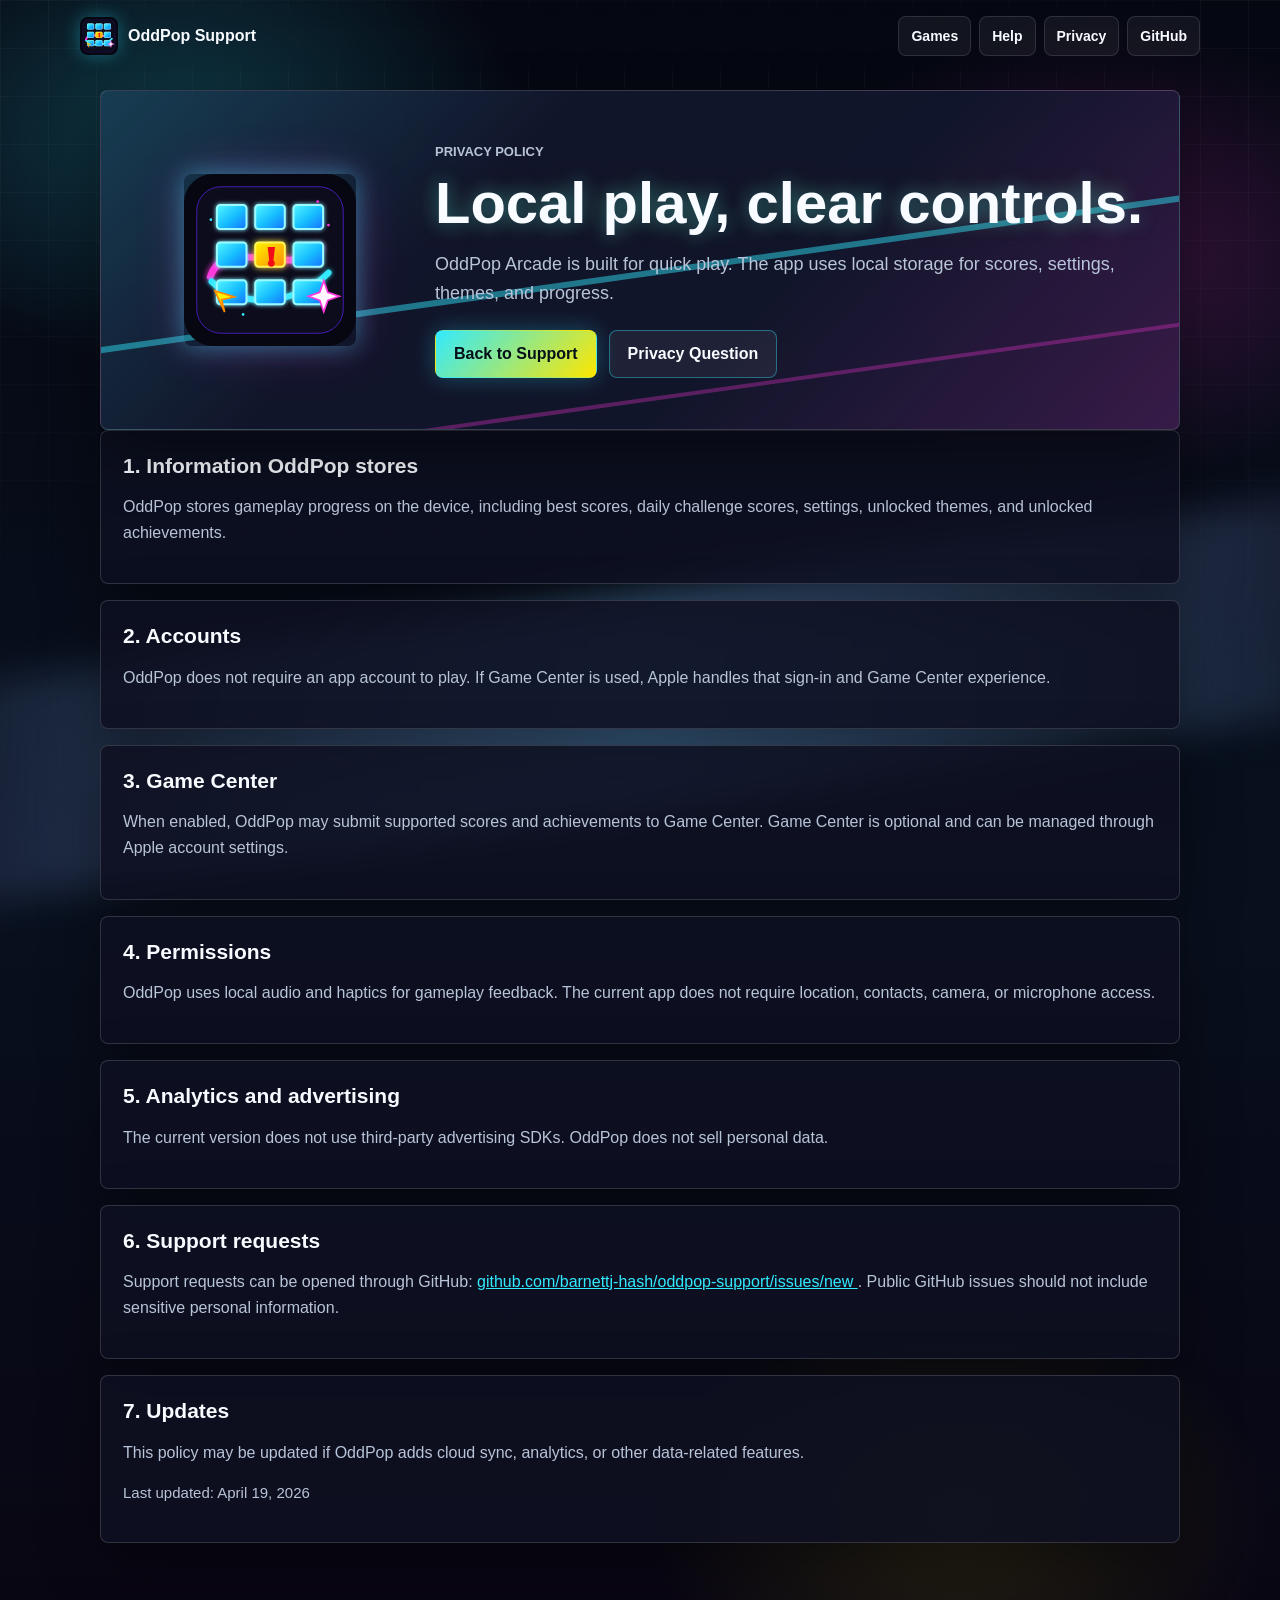
==== privacy.html @ fb1cc3dd "Publish OddPop support site" ====
<!doctype html>
<html lang="en">
  <head>
    <meta charset="utf-8" />
    <meta name="viewport" content="width=device-width, initial-scale=1" />
    <title>OddPop Privacy Policy</title>
    <meta
      name="description"
      content="Privacy policy for OddPop Arcade, a local-first neon mobile game collection."
    />
    <meta name="theme-color" content="#050711" />
    <link rel="icon" href="./oddpop-app-icon.svg" />
    <link rel="stylesheet" href="./support.css" />
  </head>
  <body>
    <header class="topbar" aria-label="OddPop support navigation">
      <a class="brand" href="./index.html" aria-label="OddPop Support home">
        <img src="./oddpop-app-icon.svg" alt="" />
        <span>OddPop Support</span>
      </a>
      <nav>
        <a href="./index.html#games">Games</a>
        <a href="./index.html#help">Help</a>
        <a href="./privacy.html">Privacy</a>
        <a href="https://github.com/barnettj-hash">GitHub</a>
      </nav>
    </header>

    <main class="site-shell">
      <section class="hero compact" aria-labelledby="privacy-title">
        <div class="hero-art" aria-hidden="true">
          <img class="app-icon" src="./oddpop-app-icon.svg" alt="" />
        </div>
        <div class="hero-copy">
          <p class="eyebrow">Privacy Policy</p>
          <h1 id="privacy-title">Local play, clear controls.</h1>
          <p class="lead">
            OddPop Arcade is built for quick play. The app uses local storage for
            scores, settings, themes, and progress.
          </p>
          <div class="actions">
            <a class="button primary" href="./index.html">Back to Support</a>
            <a
              class="button secondary"
              href="https://github.com/barnettj-hash/oddpop-support/issues/new?title=OddPop%20Privacy%20Question"
            >
              Privacy Question
            </a>
          </div>
        </div>
      </section>

      <section class="policy-stack">
        <article class="panel">
          <h2>1. Information OddPop stores</h2>
          <p>
            OddPop stores gameplay progress on the device, including best
            scores, daily challenge scores, settings, unlocked themes, and
            unlocked achievements.
          </p>
        </article>

        <article class="panel">
          <h2>2. Accounts</h2>
          <p>
            OddPop does not require an app account to play. If Game Center is
            used, Apple handles that sign-in and Game Center experience.
          </p>
        </article>

        <article class="panel">
          <h2>3. Game Center</h2>
          <p>
            When enabled, OddPop may submit supported scores and achievements to
            Game Center. Game Center is optional and can be managed through
            Apple account settings.
          </p>
        </article>

        <article class="panel">
          <h2>4. Permissions</h2>
          <p>
            OddPop uses local audio and haptics for gameplay feedback. The
            current app does not require location, contacts, camera, or
            microphone access.
          </p>
        </article>

        <article class="panel">
          <h2>5. Analytics and advertising</h2>
          <p>
            The current version does not use third-party advertising SDKs.
            OddPop does not sell personal data.
          </p>
        </article>

        <article class="panel">
          <h2>6. Support requests</h2>
          <p>
            Support requests can be opened through GitHub:
            <a href="https://github.com/barnettj-hash/oddpop-support/issues/new?title=OddPop%20Support%20Request">
              github.com/barnettj-hash/oddpop-support/issues/new
            </a>.
            Public GitHub issues should not include sensitive personal
            information.
          </p>
        </article>

        <article class="panel">
          <h2>7. Updates</h2>
          <p>
            This policy may be updated if OddPop adds cloud sync, analytics, or
            other data-related features.
          </p>
          <p class="meta-line">Last updated: April 19, 2026</p>
        </article>
      </section>
    </main>
  </body>
</html>
---- support.css ----
:root {
  --bg: #050711;
  --panel: rgba(14, 17, 34, 0.88);
  --panel-strong: rgba(18, 22, 44, 0.96);
  --text: #f8fbff;
  --muted: #b8c4d8;
  --cyan: #32eaff;
  --blue: #137dff;
  --magenta: #ff38dd;
  --yellow: #ffe600;
  --green: #36ff92;
  --violet: #8d74ff;
  --line: rgba(255, 255, 255, 0.15);
  --shadow: 0 22px 60px rgba(0, 0, 0, 0.42);
}

* {
  box-sizing: border-box;
}

html {
  scroll-behavior: smooth;
}

body {
  min-height: 100vh;
  margin: 0;
  color: var(--text);
  font-family: Poppins, "Avenir Next", Avenir, "Segoe UI", Helvetica, Arial, sans-serif;
  line-height: 1.6;
  background:
    radial-gradient(560px 380px at 14% 8%, rgba(50, 234, 255, 0.22), transparent 62%),
    radial-gradient(520px 360px at 86% 16%, rgba(255, 56, 221, 0.2), transparent 64%),
    radial-gradient(480px 340px at 75% 94%, rgba(255, 230, 0, 0.12), transparent 65%),
    linear-gradient(180deg, #050711, #08101e 54%, #090613);
}

body::before {
  position: fixed;
  inset: 0;
  z-index: -1;
  content: "";
  background-image:
    linear-gradient(rgba(255, 255, 255, 0.035) 1px, transparent 1px),
    linear-gradient(90deg, rgba(255, 255, 255, 0.035) 1px, transparent 1px);
  background-size: 48px 48px;
  mask-image: linear-gradient(to bottom, black, transparent 88%);
}

body::after {
  position: fixed;
  inset: auto -15vw 10vh -15vw;
  z-index: -1;
  height: 220px;
  content: "";
  background:
    linear-gradient(90deg, transparent, rgba(50, 234, 255, 0.34), transparent),
    linear-gradient(105deg, transparent, rgba(255, 56, 221, 0.22), transparent);
  filter: blur(18px);
  transform: skewY(-8deg);
}

a {
  color: var(--cyan);
}

img {
  display: block;
  max-width: 100%;
}

.topbar {
  position: sticky;
  top: 0;
  z-index: 5;
  display: flex;
  align-items: center;
  justify-content: space-between;
  gap: 18px;
  width: min(1120px, calc(100vw - 32px));
  min-height: 72px;
  margin: 0 auto;
  padding: 12px 0;
  backdrop-filter: blur(14px);
}

.brand,
.topbar nav {
  display: flex;
  align-items: center;
}

.brand {
  gap: 10px;
  color: var(--text);
  font-weight: 900;
  text-decoration: none;
}

.brand img {
  width: 38px;
  height: 38px;
  border-radius: 8px;
  box-shadow: 0 0 18px rgba(50, 234, 255, 0.34);
}

.topbar nav {
  flex-wrap: wrap;
  justify-content: flex-end;
  gap: 8px;
}

.topbar nav a {
  min-height: 38px;
  padding: 8px 12px;
  border: 1px solid rgba(255, 255, 255, 0.12);
  border-radius: 8px;
  color: var(--text);
  font-size: 14px;
  font-weight: 800;
  text-decoration: none;
  background: rgba(255, 255, 255, 0.055);
}

.topbar nav a:hover,
.topbar nav a:focus-visible {
  border-color: rgba(50, 234, 255, 0.52);
}

.site-shell {
  width: min(1080px, calc(100vw - 32px));
  margin: 0 auto;
  padding: 18px 0 72px;
}

.hero,
.panel,
.card,
.contact {
  border: 1px solid var(--line);
  border-radius: 8px;
  box-shadow: var(--shadow);
}

.hero {
  position: relative;
  display: grid;
  grid-template-columns: 270px minmax(0, 1fr);
  gap: 30px;
  align-items: center;
  min-height: 440px;
  padding: 34px;
  overflow: hidden;
  background:
    linear-gradient(135deg, rgba(50, 234, 255, 0.18), transparent 34%),
    linear-gradient(315deg, rgba(255, 56, 221, 0.16), transparent 38%),
    var(--panel-strong);
}

.hero::before {
  position: absolute;
  inset: auto -10% 8% -10%;
  height: 120px;
  content: "";
  border-top: 6px solid rgba(50, 234, 255, 0.46);
  border-bottom: 4px solid rgba(255, 56, 221, 0.3);
  transform: rotate(-8deg);
}

.hero.compact {
  min-height: 340px;
}

.hero-art {
  position: relative;
  display: grid;
  justify-items: center;
  gap: 18px;
}

.app-icon {
  width: 172px;
  height: 172px;
  border-radius: 8px;
  box-shadow:
    0 0 24px rgba(50, 234, 255, 0.42),
    0 0 48px rgba(255, 56, 221, 0.24);
}

.mini-board {
  display: grid;
  grid-template-columns: repeat(3, 38px);
  gap: 10px;
  padding: 14px;
  border: 1px solid rgba(50, 234, 255, 0.35);
  border-radius: 8px;
  background: rgba(3, 6, 18, 0.68);
}

.mini-board span {
  width: 38px;
  height: 38px;
  border: 2px solid rgba(255, 255, 255, 0.58);
  border-radius: 8px;
  background: linear-gradient(135deg, var(--cyan), var(--blue));
  box-shadow: 0 0 16px rgba(50, 234, 255, 0.36);
}

.mini-board .odd {
  background: linear-gradient(135deg, var(--yellow), #ff9f00);
  box-shadow: 0 0 22px rgba(255, 230, 0, 0.45);
}

.hero-copy {
  position: relative;
}

.hero-copy h1,
.section-heading h2,
.card h3,
.panel h2,
.panel h3,
.contact h2 {
  margin: 0 0 10px;
}

.hero-copy h1 {
  max-width: 720px;
  font-family: Bungee, "Avenir Next", Avenir, "Segoe UI", Helvetica, Arial, sans-serif;
  font-size: 58px;
  line-height: 1.02;
  text-shadow:
    0 0 18px rgba(50, 234, 255, 0.36),
    0 0 32px rgba(255, 230, 0, 0.18);
}

.section-heading h2,
.contact h2 {
  font-size: 30px;
  line-height: 1.18;
}

.card h3,
.panel h2,
.panel h3 {
  font-size: 21px;
  line-height: 1.2;
}

.eyebrow {
  margin: 0 0 10px;
  color: var(--yellow);
  font-size: 13px;
  font-weight: 900;
  letter-spacing: 0;
  text-transform: uppercase;
}

.lead,
.hero-copy p,
.section-heading p,
.card p,
.panel p,
.contact p,
.panel li {
  color: var(--muted);
}

.lead {
  max-width: 690px;
  font-size: 18px;
}

.actions {
  display: flex;
  flex-wrap: wrap;
  gap: 12px;
  margin-top: 22px;
}

.button {
  display: inline-flex;
  align-items: center;
  justify-content: center;
  min-height: 48px;
  padding: 0 18px;
  border: 1px solid transparent;
  border-radius: 8px;
  font-weight: 900;
  text-decoration: none;
  transition: transform 140ms ease, box-shadow 140ms ease, border-color 140ms ease;
}

.button:hover,
.button:focus-visible {
  transform: translateY(-1px);
}

.button.primary {
  color: #041018;
  background: linear-gradient(135deg, var(--cyan), var(--yellow));
  box-shadow: 0 0 22px rgba(50, 234, 255, 0.28);
}

.button.secondary {
  color: var(--text);
  border-color: rgba(50, 234, 255, 0.38);
  background: rgba(255, 255, 255, 0.06);
}

.section {
  margin-top: 34px;
}

.section-heading {
  margin-bottom: 16px;
}

.grid {
  display: grid;
  grid-template-columns: repeat(4, minmax(0, 1fr));
  gap: 16px;
}

.grid.two {
  grid-template-columns: repeat(2, minmax(0, 1fr));
}

.grid.three {
  grid-template-columns: repeat(3, minmax(0, 1fr));
}

.games-grid {
  grid-template-columns: repeat(5, minmax(0, 1fr));
}

.card,
.panel,
.contact {
  padding: 22px;
  background: var(--panel);
}

.card {
  min-height: 154px;
  border-top-width: 4px;
}

.card.cyan {
  border-top-color: var(--cyan);
}

.card.yellow {
  border-top-color: var(--yellow);
}

.card.magenta {
  border-top-color: var(--magenta);
}

.card.green {
  border-top-color: var(--green);
}

.card.violet {
  border-top-color: var(--violet);
}

.list,
.policy-stack {
  display: grid;
  gap: 16px;
}

.contact {
  background:
    linear-gradient(135deg, rgba(255, 230, 0, 0.12), transparent 34%),
    linear-gradient(315deg, rgba(50, 234, 255, 0.16), transparent 38%),
    var(--panel-strong);
}

.link-block {
  margin: 0;
  overflow-wrap: anywhere;
}

.meta-line {
  margin-top: 14px;
  font-size: 15px;
}

@media (max-width: 980px) {
  .hero-copy h1 {
    font-size: 46px;
  }

  .grid,
  .games-grid {
    grid-template-columns: repeat(2, minmax(0, 1fr));
  }

  .grid.three {
    grid-template-columns: 1fr;
  }
}

@media (max-width: 720px) {
  .topbar {
    align-items: flex-start;
    flex-direction: column;
  }

  .topbar nav {
    justify-content: flex-start;
  }

  .site-shell {
    width: min(100vw - 24px, 680px);
    padding-top: 12px;
  }

  .hero {
    grid-template-columns: 1fr;
    min-height: auto;
    padding: 22px;
  }

  .hero::before {
    opacity: 0.45;
  }

  .app-icon {
    width: 118px;
    height: 118px;
  }

  .mini-board {
    grid-template-columns: repeat(3, 30px);
  }

  .mini-board span {
    width: 30px;
    height: 30px;
  }

  .hero-copy h1 {
    font-size: 34px;
  }

  .lead {
    font-size: 16px;
  }

  .grid,
  .grid.two,
  .grid.three,
  .games-grid {
    grid-template-columns: 1fr;
  }
}
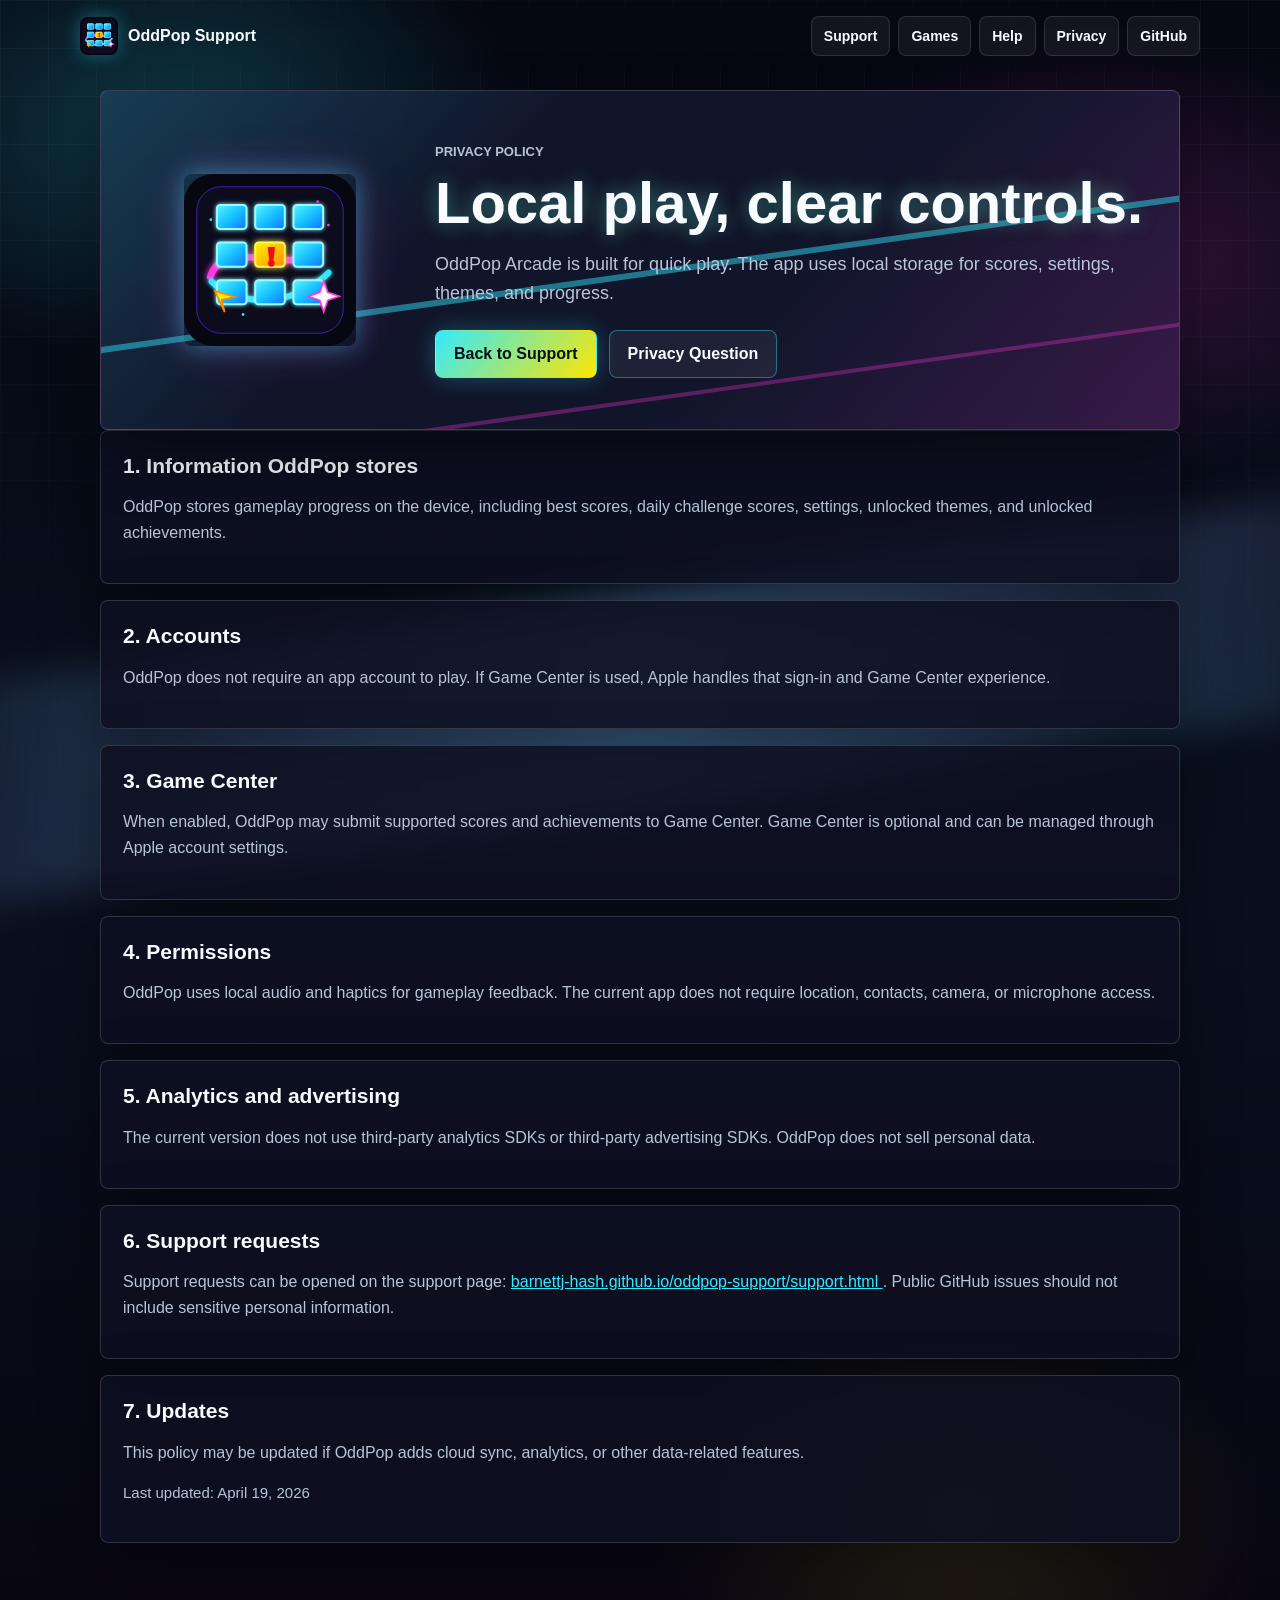
==== commit 4b4ab02c: "Add dedicated OddPop support page" ====
--- a/privacy.html
+++ b/privacy.html
@@ -19,6 +19,7 @@
         <span>OddPop Support</span>
       </a>
       <nav>
+        <a href="./support.html">Support</a>
         <a href="./index.html#games">Games</a>
         <a href="./index.html#help">Help</a>
         <a href="./privacy.html">Privacy</a>
@@ -89,17 +90,17 @@
         <article class="panel">
           <h2>5. Analytics and advertising</h2>
           <p>
-            The current version does not use third-party advertising SDKs.
-            OddPop does not sell personal data.
+            The current version does not use third-party analytics SDKs or
+            third-party advertising SDKs. OddPop does not sell personal data.
           </p>
         </article>
 
         <article class="panel">
           <h2>6. Support requests</h2>
           <p>
-            Support requests can be opened through GitHub:
-            <a href="https://github.com/barnettj-hash/oddpop-support/issues/new?title=OddPop%20Support%20Request">
-              github.com/barnettj-hash/oddpop-support/issues/new
+            Support requests can be opened on the support page:
+            <a href="https://barnettj-hash.github.io/oddpop-support/support.html">
+              barnettj-hash.github.io/oddpop-support/support.html
             </a>.
             Public GitHub issues should not include sensitive personal
             information.
